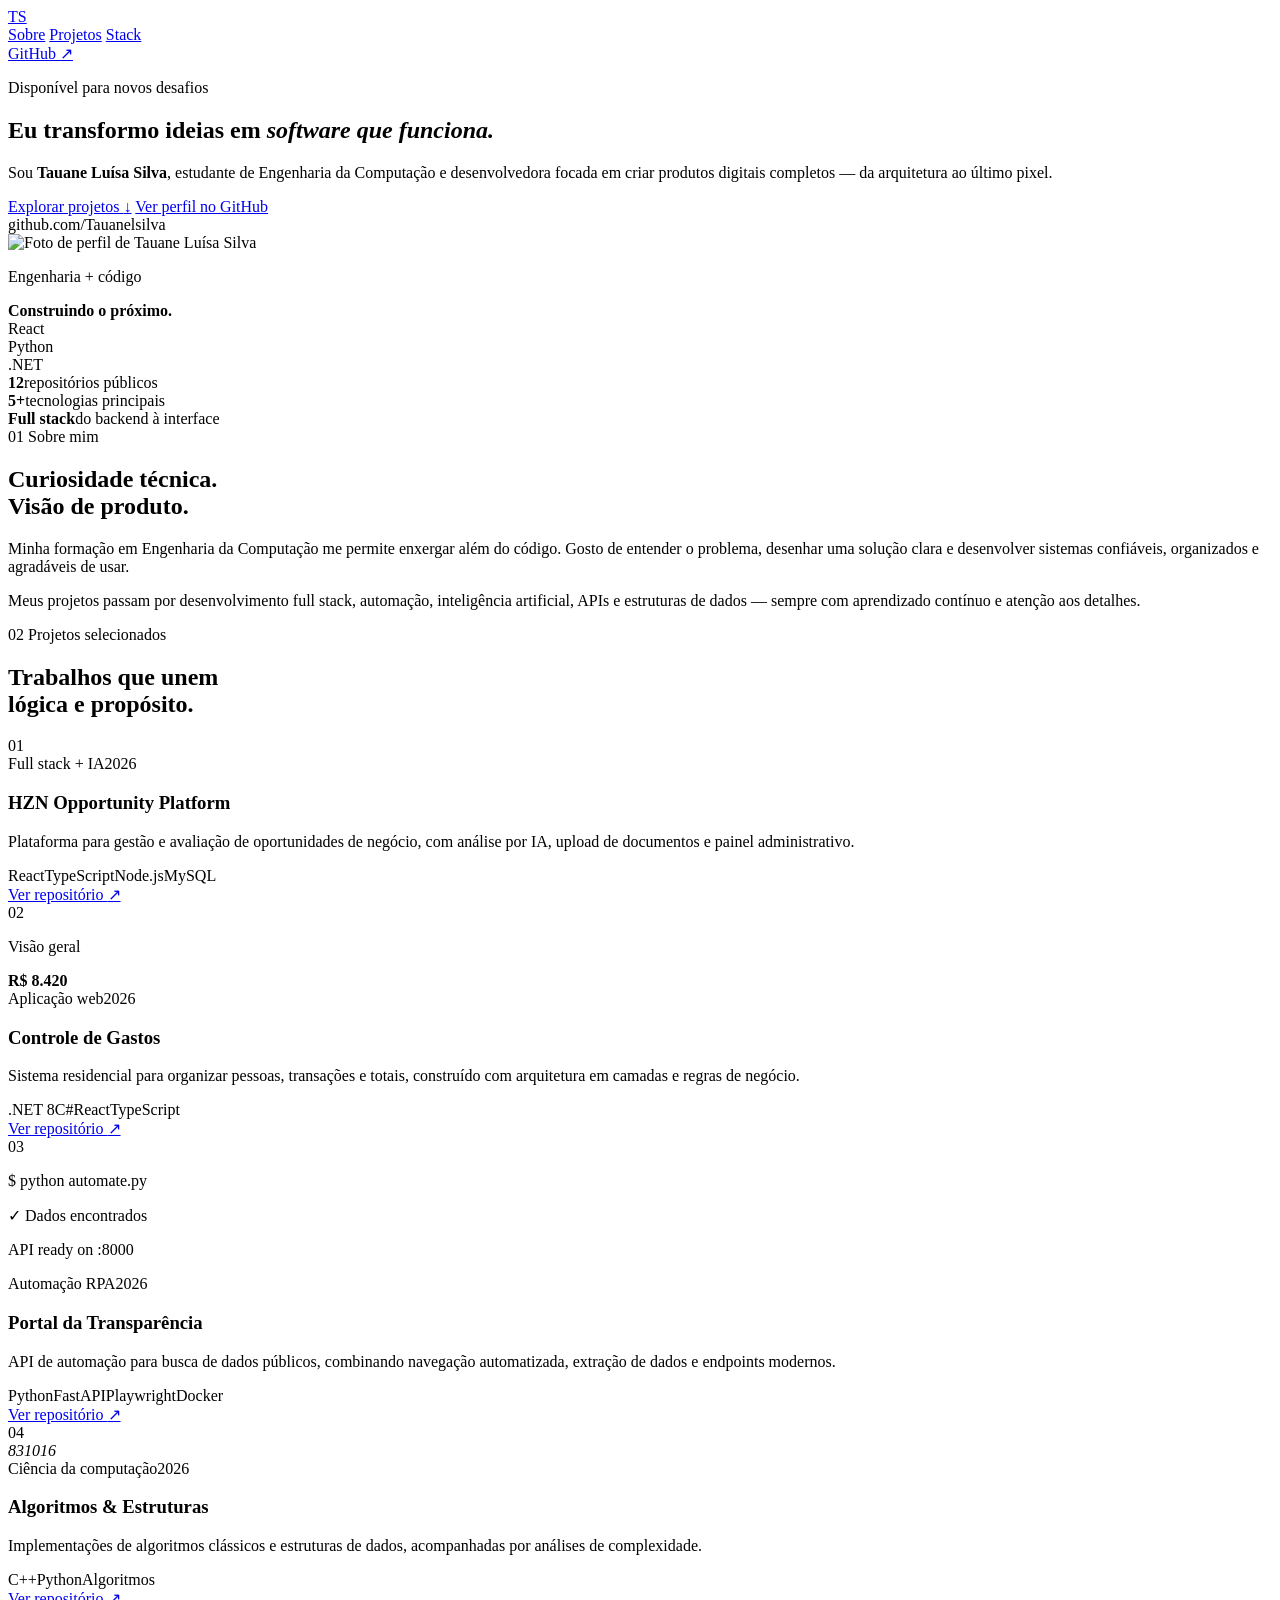
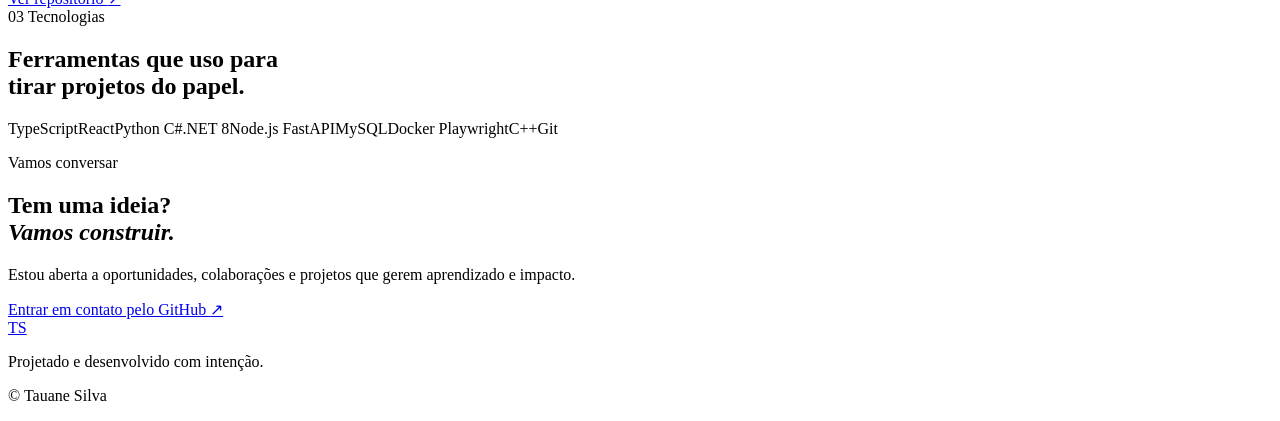
==== index.html @ eccfa326 "Publica portfólio profissional" ====
<!doctype html>
<html lang="pt-BR">
  <head>
    <meta charset="UTF-8" />
    <meta name="viewport" content="width=device-width, initial-scale=1.0" />
    <meta
      name="description"
      content="Portfólio de Tauane Luísa Silva, estudante de Engenharia da Computação e desenvolvedora full stack."
    />
    <meta name="theme-color" content="#080b12" />
    <title>Tauane Silva | Engenharia & Software</title>
    <link rel="preconnect" href="https://fonts.googleapis.com" />
    <link rel="preconnect" href="https://fonts.gstatic.com" crossorigin />
    <link
      href="https://fonts.googleapis.com/css2?family=DM+Mono:wght@400;500&family=Manrope:wght@400;500;600;700;800&display=swap"
      rel="stylesheet"
    />
    <link rel="stylesheet" href="./styles.css" />
    <script src="./script.js" defer></script>
  </head>
  <body>
    <div class="noise" aria-hidden="true"></div>
    <header class="site-header">
      <a class="logo" href="#inicio" aria-label="Voltar ao início">
        <span>TS</span><i></i>
      </a>
      <nav aria-label="Navegação principal">
        <a href="#sobre">Sobre</a>
        <a href="#projetos">Projetos</a>
        <a href="#habilidades">Stack</a>
      </nav>
      <a class="header-cta" href="https://github.com/Tauanelsilva" target="_blank" rel="noreferrer">
        GitHub
        <span aria-hidden="true">↗</span>
      </a>
    </header>

    <main>
      <section class="hero" id="inicio">
        <div class="hero-glow" aria-hidden="true"></div>
        <div class="hero-copy reveal">
          <p class="eyebrow"><span></span> Disponível para novos desafios</p>
          <h1>
            Eu transformo ideias em
            <em>software que funciona.</em>
          </h1>
          <p class="hero-text">
            Sou <strong>Tauane Luísa Silva</strong>, estudante de Engenharia da
            Computação e desenvolvedora focada em criar produtos digitais
            completos — da arquitetura ao último pixel.
          </p>
          <div class="hero-actions">
            <a class="button primary" href="#projetos">Explorar projetos <span>↓</span></a>
            <a class="button ghost" href="https://github.com/Tauanelsilva" target="_blank" rel="noreferrer">
              Ver perfil no GitHub
            </a>
          </div>
        </div>

        <div class="hero-visual reveal">
          <div class="orbit orbit-one"></div>
          <div class="orbit orbit-two"></div>
          <div class="profile-card">
            <div class="profile-top">
              <span class="status-dot"></span>
              <span>github.com/Tauanelsilva</span>
            </div>
            <img
              src="https://avatars.githubusercontent.com/u/166246403?v=4"
              alt="Foto de perfil de Tauane Luísa Silva"
            />
            <div class="profile-info">
              <p>Engenharia + código</p>
              <strong>Construindo o próximo.</strong>
            </div>
          </div>
          <div class="floating-tag tag-react">React</div>
          <div class="floating-tag tag-python">Python</div>
          <div class="floating-tag tag-dotnet">.NET</div>
        </div>

        <div class="hero-stats reveal">
          <div><strong>12</strong><span>repositórios públicos</span></div>
          <div><strong>5+</strong><span>tecnologias principais</span></div>
          <div><strong>Full stack</strong><span>do backend à interface</span></div>
        </div>
      </section>

      <section class="about section" id="sobre">
        <div class="section-label reveal"><span>01</span> Sobre mim</div>
        <div class="about-grid">
          <h2 class="reveal">Curiosidade técnica.<br />Visão de produto.</h2>
          <div class="about-copy reveal">
            <p>
              Minha formação em Engenharia da Computação me permite enxergar além
              do código. Gosto de entender o problema, desenhar uma solução clara
              e desenvolver sistemas confiáveis, organizados e agradáveis de usar.
            </p>
            <p>
              Meus projetos passam por desenvolvimento full stack, automação,
              inteligência artificial, APIs e estruturas de dados — sempre com
              aprendizado contínuo e atenção aos detalhes.
            </p>
          </div>
        </div>
      </section>

      <section class="projects section" id="projetos">
        <div class="section-heading reveal">
          <div class="section-label"><span>02</span> Projetos selecionados</div>
          <h2>Trabalhos que unem<br />lógica e propósito.</h2>
        </div>

        <div class="project-grid">
          <article class="project featured reveal">
            <div class="project-number">01</div>
            <div class="project-art art-hzn" aria-hidden="true">
              <div class="mini-window">
                <div class="window-bar"><i></i><i></i><i></i></div>
                <div class="dashboard">
                  <div class="dash-side"></div>
                  <div class="dash-content">
                    <span></span><span></span><span></span>
                    <div class="dash-chart"></div>
                  </div>
                </div>
              </div>
            </div>
            <div class="project-content">
              <div class="project-meta">
                <span>Full stack + IA</span><span>2026</span>
              </div>
              <h3>HZN Opportunity Platform</h3>
              <p>
                Plataforma para gestão e avaliação de oportunidades de negócio,
                com análise por IA, upload de documentos e painel administrativo.
              </p>
              <div class="tags"><span>React</span><span>TypeScript</span><span>Node.js</span><span>MySQL</span></div>
              <a href="https://github.com/Tauanelsilva/hzn-opportunity-platform" target="_blank" rel="noreferrer">
                Ver repositório <span>↗</span>
              </a>
            </div>
          </article>

          <article class="project reveal">
            <div class="project-number">02</div>
            <div class="project-art art-finance" aria-hidden="true">
              <div class="finance-card">
                <p>Visão geral</p><strong>R$ 8.420</strong>
                <div class="bars"><i></i><i></i><i></i><i></i><i></i><i></i></div>
              </div>
            </div>
            <div class="project-content">
              <div class="project-meta"><span>Aplicação web</span><span>2026</span></div>
              <h3>Controle de Gastos</h3>
              <p>
                Sistema residencial para organizar pessoas, transações e totais,
                construído com arquitetura em camadas e regras de negócio.
              </p>
              <div class="tags"><span>.NET 8</span><span>C#</span><span>React</span><span>TypeScript</span></div>
              <a href="https://github.com/Tauanelsilva/Desafio-tecnico-controle-de-gastos" target="_blank" rel="noreferrer">
                Ver repositório <span>↗</span>
              </a>
            </div>
          </article>

          <article class="project reveal">
            <div class="project-number">03</div>
            <div class="project-art art-rpa" aria-hidden="true">
              <div class="terminal-card">
                <div><i></i><i></i><i></i></div>
                <p><span>$</span> python automate.py</p>
                <p class="success">✓ Dados encontrados</p>
                <p class="muted">API ready on :8000</p>
              </div>
            </div>
            <div class="project-content">
              <div class="project-meta"><span>Automação RPA</span><span>2026</span></div>
              <h3>Portal da Transparência</h3>
              <p>
                API de automação para busca de dados públicos, combinando
                navegação automatizada, extração de dados e endpoints modernos.
              </p>
              <div class="tags"><span>Python</span><span>FastAPI</span><span>Playwright</span><span>Docker</span></div>
              <a href="https://github.com/Tauanelsilva/desafio-01" target="_blank" rel="noreferrer">
                Ver repositório <span>↗</span>
              </a>
            </div>
          </article>

          <article class="project reveal">
            <div class="project-number">04</div>
            <div class="project-art art-algorithms" aria-hidden="true">
              <div class="nodes">
                <i>8</i><i>3</i><i>10</i><i>1</i><i>6</i>
              </div>
            </div>
            <div class="project-content">
              <div class="project-meta"><span>Ciência da computação</span><span>2026</span></div>
              <h3>Algoritmos & Estruturas</h3>
              <p>
                Implementações de algoritmos clássicos e estruturas de dados,
                acompanhadas por análises de complexidade.
              </p>
              <div class="tags"><span>C++</span><span>Python</span><span>Algoritmos</span></div>
              <a href="https://github.com/Tauanelsilva/algorithms-and-data-structures" target="_blank" rel="noreferrer">
                Ver repositório <span>↗</span>
              </a>
            </div>
          </article>
        </div>
      </section>

      <section class="skills section" id="habilidades">
        <div class="section-label reveal"><span>03</span> Tecnologias</div>
        <div class="skills-wrap reveal">
          <h2>Ferramentas que uso para<br />tirar projetos do papel.</h2>
          <div class="skill-cloud">
            <span>TypeScript</span><span>React</span><span>Python</span>
            <span>C#</span><span>.NET 8</span><span>Node.js</span>
            <span>FastAPI</span><span>MySQL</span><span>Docker</span>
            <span>Playwright</span><span>C++</span><span>Git</span>
          </div>
        </div>
      </section>

      <section class="contact section reveal">
        <p class="eyebrow"><span></span> Vamos conversar</p>
        <h2>Tem uma ideia?<br /><em>Vamos construir.</em></h2>
        <p>
          Estou aberta a oportunidades, colaborações e projetos que gerem
          aprendizado e impacto.
        </p>
        <a class="button primary" href="https://github.com/Tauanelsilva" target="_blank" rel="noreferrer">
          Entrar em contato pelo GitHub <span>↗</span>
        </a>
      </section>
    </main>

    <footer>
      <a class="logo" href="#inicio"><span>TS</span><i></i></a>
      <p>Projetado e desenvolvido com intenção.</p>
      <p>© <span id="year"></span> Tauane Silva</p>
    </footer>
  </body>
</html>
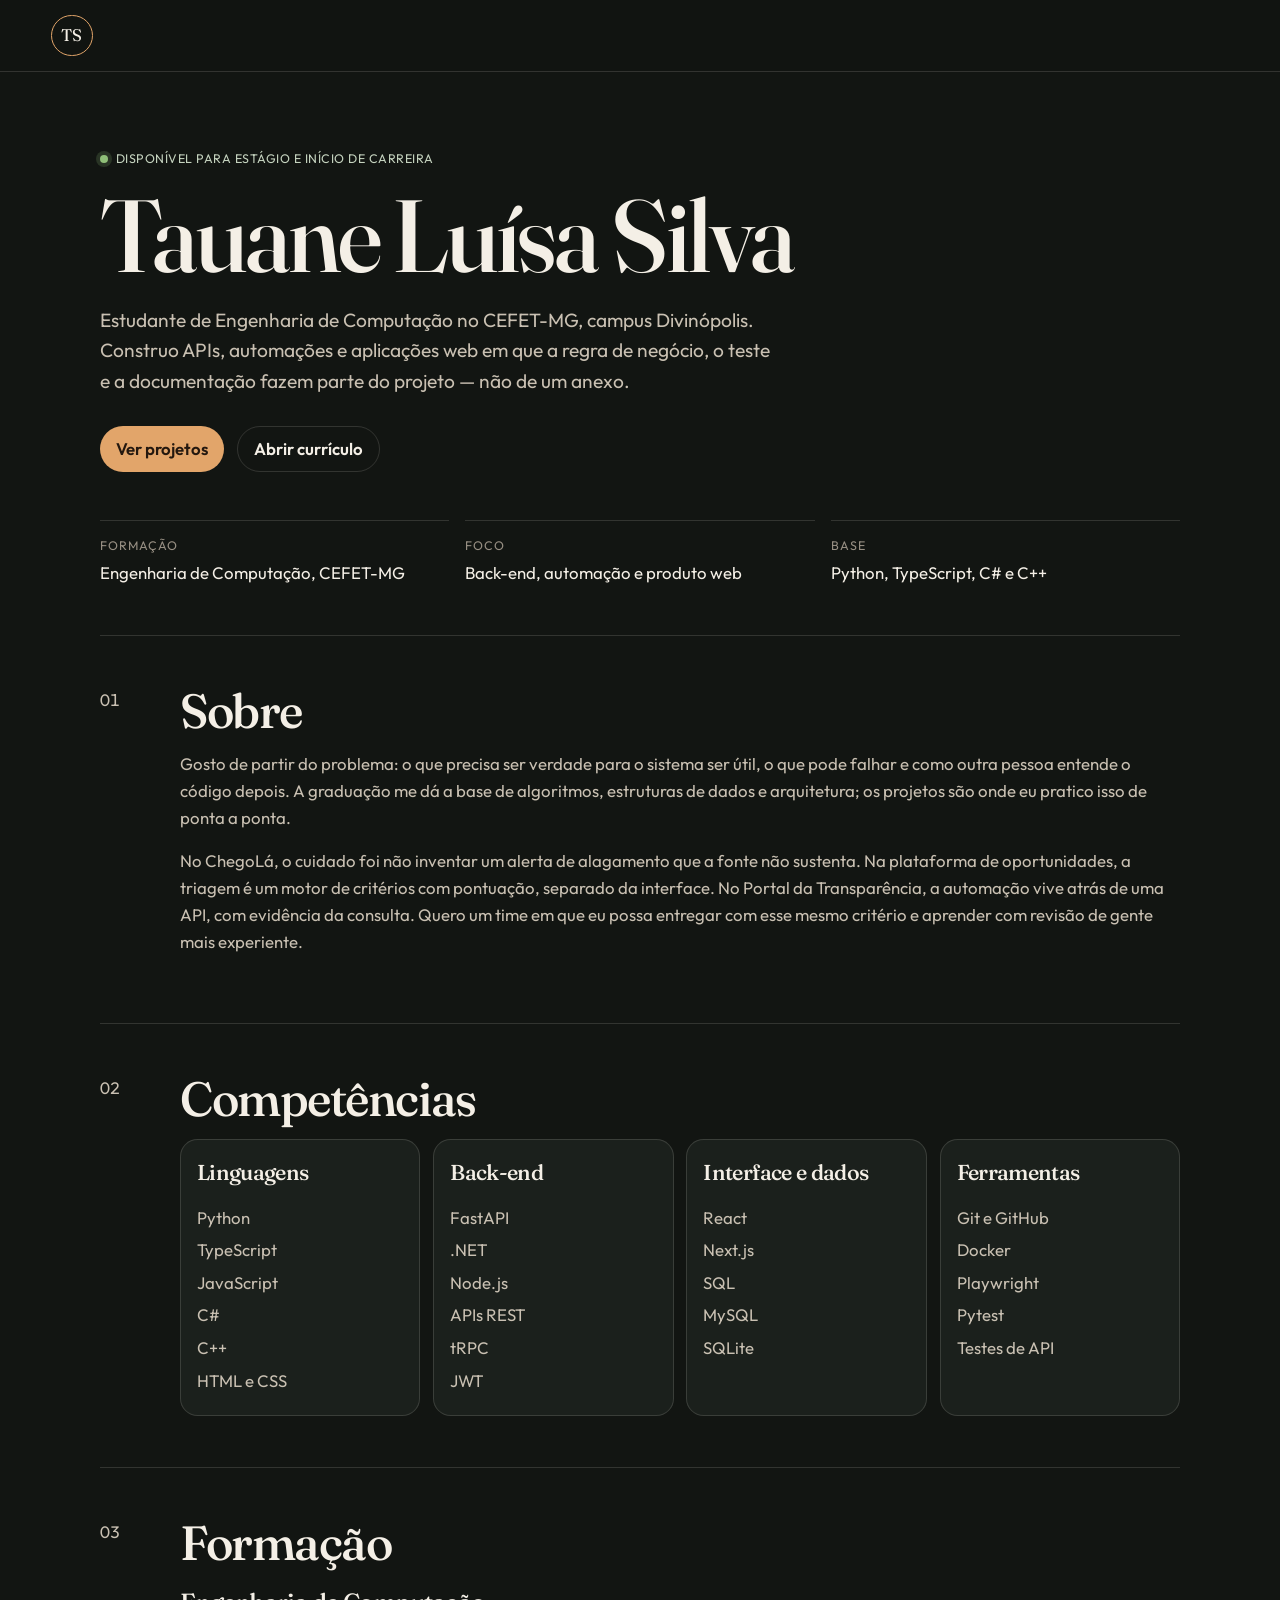
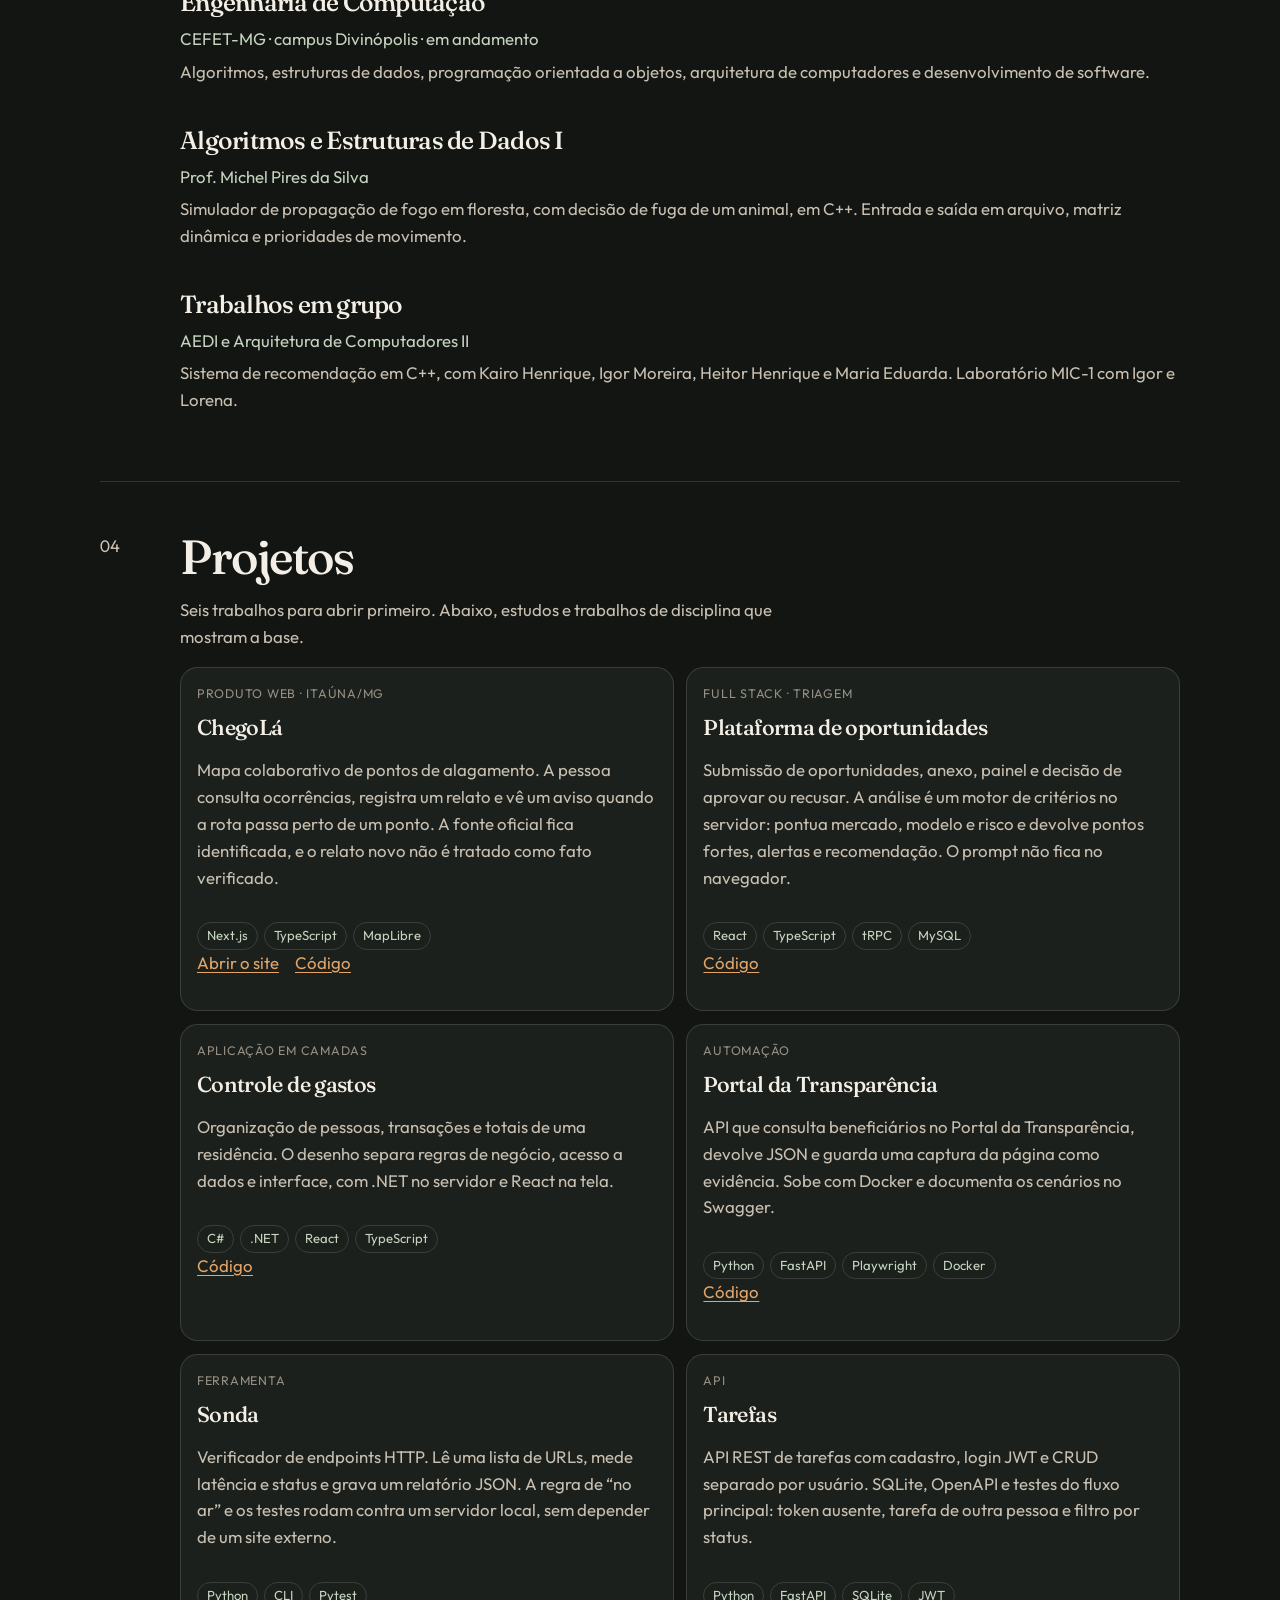
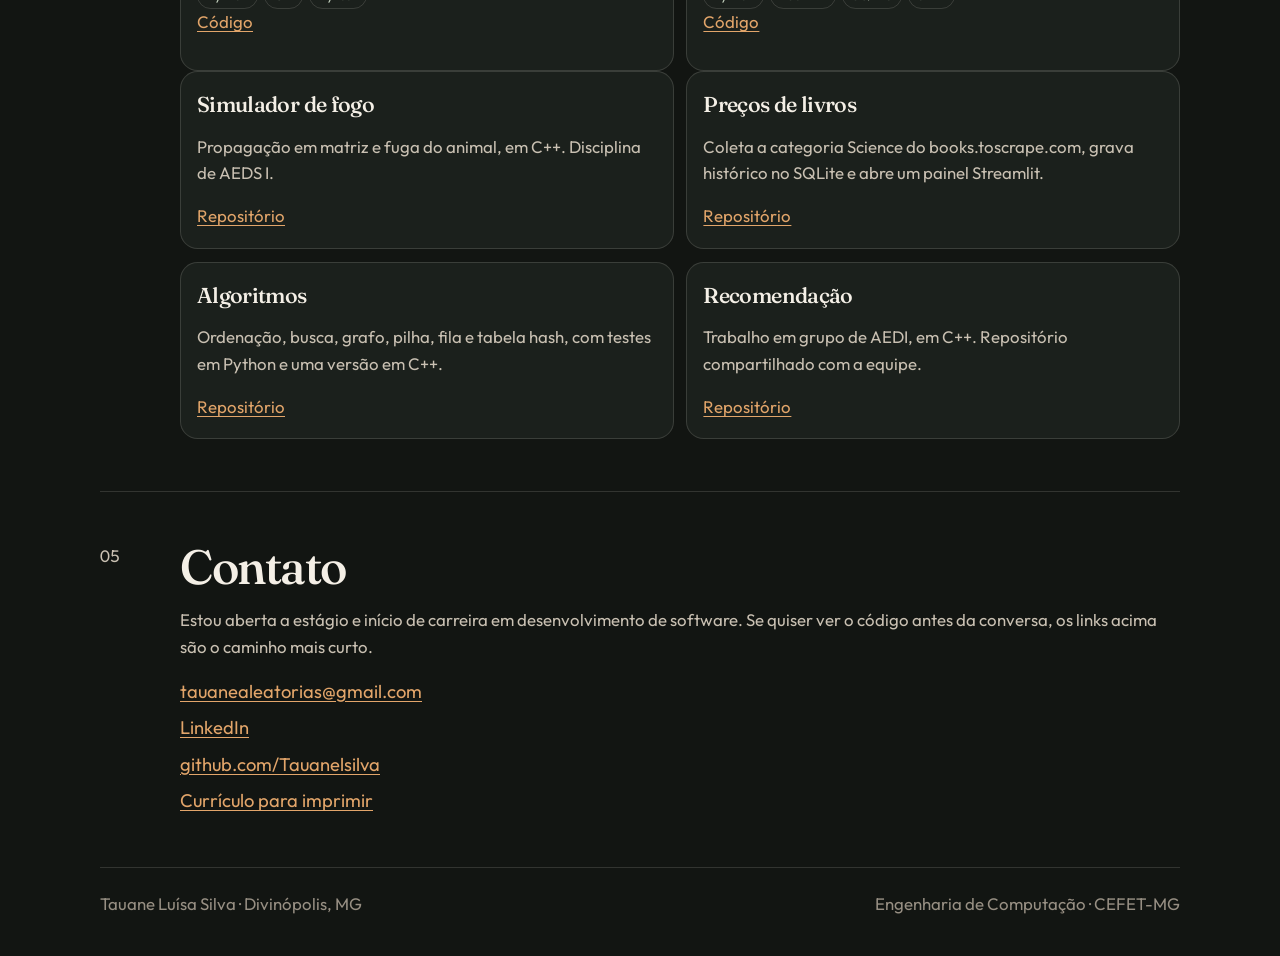
==== commit 96833fa2: "Reescreve o portfólio e o currículo para a busca de estágio. Co-authored-by: Cursor <cursoragent@cur" ====
--- a/index.html
+++ b/index.html
@@ -1,246 +1,390 @@
-<!doctype html>
+<!DOCTYPE html>
 <html lang="pt-BR">
   <head>
-    <meta charset="UTF-8" />
-    <meta name="viewport" content="width=device-width, initial-scale=1.0" />
+    <meta charset="utf-8" />
+    <meta name="viewport" content="width=device-width, initial-scale=1" />
+    <title>Tauane Luísa Silva · Engenharia de Computação</title>
     <meta
       name="description"
-      content="Portfólio de Tauane Luísa Silva, estudante de Engenharia da Computação e desenvolvedora full stack."
+      content="Portfólio de Tauane Luísa Silva, estudante de Engenharia de Computação no CEFET-MG. APIs, automação e aplicações web."
     />
-    <meta name="theme-color" content="#080b12" />
-    <title>Tauane Silva | Engenharia & Software</title>
+    <link rel="canonical" href="https://tauanelsilva.github.io/" />
+    <meta property="og:title" content="Tauane Luísa Silva · Portfólio" />
+    <meta
+      property="og:description"
+      content="Estudante de Engenharia de Computação. APIs, automação e produtos web com Python, TypeScript, C# e C++."
+    />
+    <meta property="og:type" content="website" />
+    <meta property="og:url" content="https://tauanelsilva.github.io/" />
+    <link rel="icon" href="favicon.svg" type="image/svg+xml" />
     <link rel="preconnect" href="https://fonts.googleapis.com" />
     <link rel="preconnect" href="https://fonts.gstatic.com" crossorigin />
     <link
-      href="https://fonts.googleapis.com/css2?family=DM+Mono:wght@400;500&family=Manrope:wght@400;500;600;700;800&display=swap"
+      href="https://fonts.googleapis.com/css2?family=Fraunces:opsz,wght@9..144,520;9..144,640&family=Outfit:wght@400;500;600&display=swap"
       rel="stylesheet"
     />
-    <link rel="stylesheet" href="./styles.css" />
-    <script src="./script.js" defer></script>
+    <link rel="stylesheet" href="styles.css" />
+    <script type="application/ld+json">
+      {
+        "@context": "https://schema.org",
+        "@type": "Person",
+        "name": "Tauane Luísa Silva",
+        "url": "https://tauanelsilva.github.io/",
+        "email": "mailto:tauanealeatorias@gmail.com",
+        "jobTitle": "Estudante de Engenharia de Computação",
+        "affiliation": {
+          "@type": "CollegeOrUniversity",
+          "name": "CEFET-MG",
+          "address": "Divinópolis, MG"
+        },
+        "sameAs": [
+          "https://github.com/Tauanelsilva",
+          "https://www.linkedin.com/in/tauane-silva-62ba85339/"
+        ]
+      }
+    </script>
   </head>
   <body>
-    <div class="noise" aria-hidden="true"></div>
+    <a class="skip" href="#conteudo">Ir para o conteúdo</a>
     <header class="site-header">
-      <a class="logo" href="#inicio" aria-label="Voltar ao início">
-        <span>TS</span><i></i>
-      </a>
-      <nav aria-label="Navegação principal">
+      <a class="mark" href="#topo">TS</a>
+      <details class="site-nav">
+        <summary>Menu</summary>
+        <nav id="menu" class="nav">
         <a href="#sobre">Sobre</a>
+        <a href="#competencias">Competências</a>
+        <a href="#formacao">Formação</a>
         <a href="#projetos">Projetos</a>
-        <a href="#habilidades">Stack</a>
+        <a href="#contato">Contato</a>
+        <a class="nav-cv" href="curriculo.html">Currículo</a>
       </nav>
-      <a class="header-cta" href="https://github.com/Tauanelsilva" target="_blank" rel="noreferrer">
-        GitHub
-        <span aria-hidden="true">↗</span>
-      </a>
+      </details>
     </header>
 
-    <main>
-      <section class="hero" id="inicio">
-        <div class="hero-glow" aria-hidden="true"></div>
-        <div class="hero-copy reveal">
-          <p class="eyebrow"><span></span> Disponível para novos desafios</p>
-          <h1>
-            Eu transformo ideias em
-            <em>software que funciona.</em>
-          </h1>
-          <p class="hero-text">
-            Sou <strong>Tauane Luísa Silva</strong>, estudante de Engenharia da
-            Computação e desenvolvedora focada em criar produtos digitais
-            completos — da arquitetura ao último pixel.
+    <main id="conteudo">
+      <section class="hero" id="topo">
+        <p class="pill">Disponível para estágio e início de carreira</p>
+        <h1>Tauane Luísa Silva</h1>
+        <p class="lede">
+          Estudante de Engenharia de Computação no CEFET-MG, campus Divinópolis.
+          Construo APIs, automações e aplicações web em que a regra de negócio,
+          o teste e a documentação fazem parte do projeto — não de um anexo.
+        </p>
+        <div class="hero-actions">
+          <a class="button" href="#projetos">Ver projetos</a>
+          <a class="button button-ghost" href="curriculo.html">Abrir currículo</a>
+        </div>
+        <dl class="facts">
+          <div>
+            <dt>Formação</dt>
+            <dd>Engenharia de Computação, CEFET-MG</dd>
+          </div>
+          <div>
+            <dt>Foco</dt>
+            <dd>Back-end, automação e produto web</dd>
+          </div>
+          <div>
+            <dt>Base</dt>
+            <dd>Python, TypeScript, C# e C++</dd>
+          </div>
+        </dl>
+      </section>
+
+      <section id="sobre" class="section">
+        <p class="index">01</p>
+        <div>
+          <h2>Sobre</h2>
+          <p>
+            Gosto de partir do problema: o que precisa ser verdade para o
+            sistema ser útil, o que pode falhar e como outra pessoa entende o
+            código depois. A graduação me dá a base de algoritmos, estruturas
+            de dados e arquitetura; os projetos são onde eu pratico isso de
+            ponta a ponta.
           </p>
-          <div class="hero-actions">
-            <a class="button primary" href="#projetos">Explorar projetos <span>↓</span></a>
-            <a class="button ghost" href="https://github.com/Tauanelsilva" target="_blank" rel="noreferrer">
-              Ver perfil no GitHub
-            </a>
-          </div>
-        </div>
-
-        <div class="hero-visual reveal">
-          <div class="orbit orbit-one"></div>
-          <div class="orbit orbit-two"></div>
-          <div class="profile-card">
-            <div class="profile-top">
-              <span class="status-dot"></span>
-              <span>github.com/Tauanelsilva</span>
-            </div>
-            <img
-              src="https://avatars.githubusercontent.com/u/166246403?v=4"
-              alt="Foto de perfil de Tauane Luísa Silva"
-            />
-            <div class="profile-info">
-              <p>Engenharia + código</p>
-              <strong>Construindo o próximo.</strong>
-            </div>
-          </div>
-          <div class="floating-tag tag-react">React</div>
-          <div class="floating-tag tag-python">Python</div>
-          <div class="floating-tag tag-dotnet">.NET</div>
-        </div>
-
-        <div class="hero-stats reveal">
-          <div><strong>12</strong><span>repositórios públicos</span></div>
-          <div><strong>5+</strong><span>tecnologias principais</span></div>
-          <div><strong>Full stack</strong><span>do backend à interface</span></div>
-        </div>
-      </section>
-
-      <section class="about section" id="sobre">
-        <div class="section-label reveal"><span>01</span> Sobre mim</div>
-        <div class="about-grid">
-          <h2 class="reveal">Curiosidade técnica.<br />Visão de produto.</h2>
-          <div class="about-copy reveal">
-            <p>
-              Minha formação em Engenharia da Computação me permite enxergar além
-              do código. Gosto de entender o problema, desenhar uma solução clara
-              e desenvolver sistemas confiáveis, organizados e agradáveis de usar.
-            </p>
-            <p>
-              Meus projetos passam por desenvolvimento full stack, automação,
-              inteligência artificial, APIs e estruturas de dados — sempre com
-              aprendizado contínuo e atenção aos detalhes.
-            </p>
-          </div>
-        </div>
-      </section>
-
-      <section class="projects section" id="projetos">
-        <div class="section-heading reveal">
-          <div class="section-label"><span>02</span> Projetos selecionados</div>
-          <h2>Trabalhos que unem<br />lógica e propósito.</h2>
-        </div>
-
-        <div class="project-grid">
-          <article class="project featured reveal">
-            <div class="project-number">01</div>
-            <div class="project-art art-hzn" aria-hidden="true">
-              <div class="mini-window">
-                <div class="window-bar"><i></i><i></i><i></i></div>
-                <div class="dashboard">
-                  <div class="dash-side"></div>
-                  <div class="dash-content">
-                    <span></span><span></span><span></span>
-                    <div class="dash-chart"></div>
-                  </div>
-                </div>
-              </div>
-            </div>
-            <div class="project-content">
-              <div class="project-meta">
-                <span>Full stack + IA</span><span>2026</span>
-              </div>
-              <h3>HZN Opportunity Platform</h3>
-              <p>
-                Plataforma para gestão e avaliação de oportunidades de negócio,
-                com análise por IA, upload de documentos e painel administrativo.
-              </p>
-              <div class="tags"><span>React</span><span>TypeScript</span><span>Node.js</span><span>MySQL</span></div>
-              <a href="https://github.com/Tauanelsilva/hzn-opportunity-platform" target="_blank" rel="noreferrer">
-                Ver repositório <span>↗</span>
-              </a>
-            </div>
-          </article>
-
-          <article class="project reveal">
-            <div class="project-number">02</div>
-            <div class="project-art art-finance" aria-hidden="true">
-              <div class="finance-card">
-                <p>Visão geral</p><strong>R$ 8.420</strong>
-                <div class="bars"><i></i><i></i><i></i><i></i><i></i><i></i></div>
-              </div>
-            </div>
-            <div class="project-content">
-              <div class="project-meta"><span>Aplicação web</span><span>2026</span></div>
-              <h3>Controle de Gastos</h3>
-              <p>
-                Sistema residencial para organizar pessoas, transações e totais,
-                construído com arquitetura em camadas e regras de negócio.
-              </p>
-              <div class="tags"><span>.NET 8</span><span>C#</span><span>React</span><span>TypeScript</span></div>
-              <a href="https://github.com/Tauanelsilva/Desafio-tecnico-controle-de-gastos" target="_blank" rel="noreferrer">
-                Ver repositório <span>↗</span>
-              </a>
-            </div>
-          </article>
-
-          <article class="project reveal">
-            <div class="project-number">03</div>
-            <div class="project-art art-rpa" aria-hidden="true">
-              <div class="terminal-card">
-                <div><i></i><i></i><i></i></div>
-                <p><span>$</span> python automate.py</p>
-                <p class="success">✓ Dados encontrados</p>
-                <p class="muted">API ready on :8000</p>
-              </div>
-            </div>
-            <div class="project-content">
-              <div class="project-meta"><span>Automação RPA</span><span>2026</span></div>
+          <p>
+            No ChegoLá, o cuidado foi não inventar um alerta de alagamento que
+            a fonte não sustenta. Na plataforma de oportunidades, a triagem é
+            um motor de critérios com pontuação, separado da interface. No
+            Portal da Transparência, a automação vive atrás de uma API, com
+            evidência da consulta. Quero um time em que eu possa entregar com
+            esse mesmo critério e aprender com revisão de gente mais experiente.
+          </p>
+        </div>
+      </section>
+
+      <section id="competencias" class="section">
+        <p class="index">02</p>
+        <div>
+          <h2>Competências</h2>
+          <div class="groups">
+            <article>
+              <h3>Linguagens</h3>
+              <ul>
+                <li>Python</li>
+                <li>TypeScript</li>
+                <li>JavaScript</li>
+                <li>C#</li>
+                <li>C++</li>
+                <li>HTML e CSS</li>
+              </ul>
+            </article>
+            <article>
+              <h3>Back-end</h3>
+              <ul>
+                <li>FastAPI</li>
+                <li>.NET</li>
+                <li>Node.js</li>
+                <li>APIs REST</li>
+                <li>tRPC</li>
+                <li>JWT</li>
+              </ul>
+            </article>
+            <article>
+              <h3>Interface e dados</h3>
+              <ul>
+                <li>React</li>
+                <li>Next.js</li>
+                <li>SQL</li>
+                <li>MySQL</li>
+                <li>SQLite</li>
+              </ul>
+            </article>
+            <article>
+              <h3>Ferramentas</h3>
+              <ul>
+                <li>Git e GitHub</li>
+                <li>Docker</li>
+                <li>Playwright</li>
+                <li>Pytest</li>
+                <li>Testes de API</li>
+              </ul>
+            </article>
+          </div>
+        </div>
+      </section>
+
+      <section id="formacao" class="section">
+        <p class="index">03</p>
+        <div>
+          <h2>Formação</h2>
+          <ol class="timeline">
+            <li>
+              <h3>Engenharia de Computação</h3>
+              <p class="where">CEFET-MG · campus Divinópolis · em andamento</p>
+              <p>
+                Algoritmos, estruturas de dados, programação orientada a
+                objetos, arquitetura de computadores e desenvolvimento de software.
+              </p>
+            </li>
+            <li>
+              <h3>Algoritmos e Estruturas de Dados I</h3>
+              <p class="where">Prof. Michel Pires da Silva</p>
+              <p>
+                Simulador de propagação de fogo em floresta, com decisão de
+                fuga de um animal, em C++. Entrada e saída em arquivo, matriz
+                dinâmica e prioridades de movimento.
+              </p>
+            </li>
+            <li>
+              <h3>Trabalhos em grupo</h3>
+              <p class="where">AEDI e Arquitetura de Computadores II</p>
+              <p>
+                Sistema de recomendação em C++, com Kairo Henrique, Igor Moreira,
+                Heitor Henrique e Maria Eduarda. Laboratório MIC-1 com Igor e Lorena.
+              </p>
+            </li>
+          </ol>
+        </div>
+      </section>
+
+      <section id="projetos" class="section">
+        <p class="index">04</p>
+        <div>
+          <h2>Projetos</h2>
+          <p class="section-lead">
+            Seis trabalhos para abrir primeiro. Abaixo, estudos e trabalhos de
+            disciplina que mostram a base.
+          </p>
+          <div class="projects">
+            <article class="project">
+              <p class="kicker">Produto web · Itaúna/MG</p>
+              <h3>ChegoLá</h3>
+              <p>
+                Mapa colaborativo de pontos de alagamento. A pessoa consulta
+                ocorrências, registra um relato e vê um aviso quando a rota
+                passa perto de um ponto. A fonte oficial fica identificada, e
+                o relato novo não é tratado como fato verificado.
+              </p>
+              <ul class="tags">
+                <li>Next.js</li>
+                <li>TypeScript</li>
+                <li>MapLibre</li>
+              </ul>
+              <p class="links">
+                <a href="https://chego-la.vercel.app">Abrir o site</a>
+                <a href="https://github.com/Tauanelsilva/ChegoLa">Código</a>
+              </p>
+            </article>
+
+            <article class="project">
+              <p class="kicker">Full stack · triagem</p>
+              <h3>Plataforma de oportunidades</h3>
+              <p>
+                Submissão de oportunidades, anexo, painel e decisão de aprovar
+                ou recusar. A análise é um motor de critérios no servidor:
+                pontua mercado, modelo e risco e devolve pontos fortes,
+                alertas e recomendação. O prompt não fica no navegador.
+              </p>
+              <ul class="tags">
+                <li>React</li>
+                <li>TypeScript</li>
+                <li>tRPC</li>
+                <li>MySQL</li>
+              </ul>
+              <p class="links">
+                <a href="https://github.com/Tauanelsilva/hzn-opportunity-platform">Código</a>
+              </p>
+            </article>
+
+            <article class="project">
+              <p class="kicker">Aplicação em camadas</p>
+              <h3>Controle de gastos</h3>
+              <p>
+                Organização de pessoas, transações e totais de uma residência.
+                O desenho separa regras de negócio, acesso a dados e interface,
+                com .NET no servidor e React na tela.
+              </p>
+              <ul class="tags">
+                <li>C#</li>
+                <li>.NET</li>
+                <li>React</li>
+                <li>TypeScript</li>
+              </ul>
+              <p class="links">
+                <a href="https://github.com/Tauanelsilva/Desafio-tecnico-controle-de-gastos">Código</a>
+              </p>
+            </article>
+
+            <article class="project">
+              <p class="kicker">Automação</p>
               <h3>Portal da Transparência</h3>
               <p>
-                API de automação para busca de dados públicos, combinando
-                navegação automatizada, extração de dados e endpoints modernos.
-              </p>
-              <div class="tags"><span>Python</span><span>FastAPI</span><span>Playwright</span><span>Docker</span></div>
-              <a href="https://github.com/Tauanelsilva/desafio-01" target="_blank" rel="noreferrer">
-                Ver repositório <span>↗</span>
-              </a>
-            </div>
-          </article>
-
-          <article class="project reveal">
-            <div class="project-number">04</div>
-            <div class="project-art art-algorithms" aria-hidden="true">
-              <div class="nodes">
-                <i>8</i><i>3</i><i>10</i><i>1</i><i>6</i>
-              </div>
-            </div>
-            <div class="project-content">
-              <div class="project-meta"><span>Ciência da computação</span><span>2026</span></div>
-              <h3>Algoritmos & Estruturas</h3>
-              <p>
-                Implementações de algoritmos clássicos e estruturas de dados,
-                acompanhadas por análises de complexidade.
-              </p>
-              <div class="tags"><span>C++</span><span>Python</span><span>Algoritmos</span></div>
-              <a href="https://github.com/Tauanelsilva/algorithms-and-data-structures" target="_blank" rel="noreferrer">
-                Ver repositório <span>↗</span>
-              </a>
-            </div>
-          </article>
-        </div>
-      </section>
-
-      <section class="skills section" id="habilidades">
-        <div class="section-label reveal"><span>03</span> Tecnologias</div>
-        <div class="skills-wrap reveal">
-          <h2>Ferramentas que uso para<br />tirar projetos do papel.</h2>
-          <div class="skill-cloud">
-            <span>TypeScript</span><span>React</span><span>Python</span>
-            <span>C#</span><span>.NET 8</span><span>Node.js</span>
-            <span>FastAPI</span><span>MySQL</span><span>Docker</span>
-            <span>Playwright</span><span>C++</span><span>Git</span>
-          </div>
-        </div>
-      </section>
-
-      <section class="contact section reveal">
-        <p class="eyebrow"><span></span> Vamos conversar</p>
-        <h2>Tem uma ideia?<br /><em>Vamos construir.</em></h2>
-        <p>
-          Estou aberta a oportunidades, colaborações e projetos que gerem
-          aprendizado e impacto.
-        </p>
-        <a class="button primary" href="https://github.com/Tauanelsilva" target="_blank" rel="noreferrer">
-          Entrar em contato pelo GitHub <span>↗</span>
-        </a>
+                API que consulta beneficiários no Portal da Transparência,
+                devolve JSON e guarda uma captura da página como evidência.
+                Sobe com Docker e documenta os cenários no Swagger.
+              </p>
+              <ul class="tags">
+                <li>Python</li>
+                <li>FastAPI</li>
+                <li>Playwright</li>
+                <li>Docker</li>
+              </ul>
+              <p class="links">
+                <a href="https://github.com/Tauanelsilva/desafio-01">Código</a>
+              </p>
+            </article>
+
+            <article class="project">
+              <p class="kicker">Ferramenta</p>
+              <h3>Sonda</h3>
+              <p>
+                Verificador de endpoints HTTP. Lê uma lista de URLs, mede
+                latência e status e grava um relatório JSON. A regra de “no ar”
+                e os testes rodam contra um servidor local, sem depender de um
+                site externo.
+              </p>
+              <ul class="tags">
+                <li>Python</li>
+                <li>CLI</li>
+                <li>Pytest</li>
+              </ul>
+              <p class="links">
+                <a href="https://github.com/Tauanelsilva/sonda">Código</a>
+              </p>
+            </article>
+
+            <article class="project">
+              <p class="kicker">API</p>
+              <h3>Tarefas</h3>
+              <p>
+                API REST de tarefas com cadastro, login JWT e CRUD separado por
+                usuário. SQLite, OpenAPI e testes do fluxo principal: token
+                ausente, tarefa de outra pessoa e filtro por status.
+              </p>
+              <ul class="tags">
+                <li>Python</li>
+                <li>FastAPI</li>
+                <li>SQLite</li>
+                <li>JWT</li>
+              </ul>
+              <p class="links">
+                <a href="https://github.com/Tauanelsilva/task-manager-api">Código</a>
+              </p>
+            </article>
+          </div>
+
+          <div class="more">
+            <article>
+              <h3>Simulador de fogo</h3>
+              <p>Propagação em matriz e fuga do animal, em C++. Disciplina de AEDS I.</p>
+              <a href="https://github.com/Tauanelsilva/trabalho-aquecimento">Repositório</a>
+            </article>
+            <article>
+              <h3>Preços de livros</h3>
+              <p>
+                Coleta a categoria Science do books.toscrape.com, grava histórico
+                no SQLite e abre um painel Streamlit.
+              </p>
+              <a href="https://github.com/Tauanelsilva/ecommerce-price-tracker">Repositório</a>
+            </article>
+            <article>
+              <h3>Algoritmos</h3>
+              <p>
+                Ordenação, busca, grafo, pilha, fila e tabela hash, com testes
+                em Python e uma versão em C++.
+              </p>
+              <a href="https://github.com/Tauanelsilva/algorithms-and-data-structures">Repositório</a>
+            </article>
+            <article>
+              <h3>Recomendação</h3>
+              <p>
+                Trabalho em grupo de AEDI, em C++. Repositório compartilhado com
+                a equipe.
+              </p>
+              <a href="https://github.com/KairoHenrique/Sistema-de-recomendacao">Repositório</a>
+            </article>
+          </div>
+        </div>
+      </section>
+
+      <section id="contato" class="section contact">
+        <p class="index">05</p>
+        <div>
+          <h2>Contato</h2>
+          <p>
+            Estou aberta a estágio e início de carreira em desenvolvimento de
+            software. Se quiser ver o código antes da conversa, os links acima
+            são o caminho mais curto.
+          </p>
+          <ul class="contact-list">
+            <li>
+              <a href="mailto:tauanealeatorias@gmail.com">tauanealeatorias@gmail.com</a>
+            </li>
+            <li>
+              <a href="https://www.linkedin.com/in/tauane-silva-62ba85339/">LinkedIn</a>
+            </li>
+            <li>
+              <a href="https://github.com/Tauanelsilva">github.com/Tauanelsilva</a>
+            </li>
+            <li><a href="curriculo.html">Currículo para imprimir</a></li>
+          </ul>
+        </div>
       </section>
     </main>
 
-    <footer>
-      <a class="logo" href="#inicio"><span>TS</span><i></i></a>
-      <p>Projetado e desenvolvido com intenção.</p>
-      <p>© <span id="year"></span> Tauane Silva</p>
+    <footer class="site-footer">
+      <p>Tauane Luísa Silva · Divinópolis, MG</p>
+      <p>Engenharia de Computação · CEFET-MG</p>
     </footer>
   </body>
 </html>
--- a/styles.css
+++ b/styles.css
@@ -0,0 +1,363 @@
+:root {
+  --bg: #121512;
+  --bg-raise: #1b201c;
+  --line: rgba(244, 239, 230, 0.14);
+  --text: #f4efe6;
+  --muted: #c9c0b2;
+  --faint: #978f83;
+  --copper: #e2a56a;
+  --sage: #c5d3bf;
+  --serif: "Fraunces", Georgia, "Times New Roman", serif;
+  --sans: "Outfit", "Segoe UI", sans-serif;
+  --max: 1080px;
+  --header: 72px;
+}
+
+* { box-sizing: border-box; }
+
+html { scroll-behavior: smooth; }
+
+body {
+  margin: 0;
+  background:
+    radial-gradient(900px 420px at 90% -10%, rgba(226, 165, 106, 0.16), transparent 60%),
+    var(--bg);
+  color: var(--text);
+  font-family: var(--sans);
+  font-size: 1.05rem;
+  line-height: 1.6;
+}
+
+a { color: var(--copper); text-underline-offset: 0.18em; }
+
+a:hover { color: #f0c89a; }
+
+.skip {
+  position: absolute;
+  left: 1rem;
+  top: -4rem;
+  background: var(--text);
+  color: var(--bg);
+  padding: 0.5rem 0.8rem;
+  z-index: 20;
+}
+
+.skip:focus { top: 0.5rem; }
+
+.site-header {
+  position: sticky;
+  top: 0;
+  z-index: 10;
+  display: flex;
+  align-items: center;
+  justify-content: space-between;
+  flex-wrap: wrap;
+  gap: 0.7rem 1rem;
+  min-height: var(--header);
+  padding: 0.8rem 4vw;
+  background: rgba(18, 21, 18, 0.92);
+  border-bottom: 1px solid var(--line);
+  backdrop-filter: blur(14px);
+}
+
+.mark {
+  display: grid;
+  place-items: center;
+  width: 2.6rem;
+  height: 2.6rem;
+  border: 1px solid var(--copper);
+  border-radius: 999px;
+  color: var(--text);
+  text-decoration: none;
+  font-family: var(--serif);
+  letter-spacing: 0.04em;
+}
+
+.nav {
+  display: flex;
+  align-items: center;
+  justify-content: flex-end;
+  flex: 1 1 20rem;
+  flex-wrap: wrap;
+  min-width: 0;
+  gap: 0.55rem 0.85rem;
+}
+
+.nav a {
+  color: var(--muted);
+  text-decoration: none;
+  font-size: 0.92rem;
+}
+
+.nav a:hover,
+.nav a:focus-visible { color: var(--text); }
+
+.nav-cv {
+  border: 1px solid var(--line);
+  border-radius: 999px;
+  padding: 0.35rem 0.8rem;
+}
+
+.site-nav { display: contents; }
+
+.site-nav summary {
+  display: none;
+  list-style: none;
+  cursor: pointer;
+}
+
+.site-nav summary::-webkit-details-marker { display: none; }
+
+main { width: min(var(--max), calc(100% - 12vw)); margin: 0 auto; }
+
+.hero { padding: 4.5rem 0 3rem; }
+
+.pill {
+  display: inline-flex;
+  align-items: center;
+  gap: 0.5rem;
+  margin: 0 0 1.2rem;
+  color: var(--sage);
+  letter-spacing: 0.04em;
+  text-transform: uppercase;
+  font-size: 0.78rem;
+}
+
+.pill::before {
+  content: "";
+  width: 0.5rem;
+  height: 0.5rem;
+  border-radius: 50%;
+  background: #8fbf78;
+  box-shadow: 0 0 0 4px rgba(143, 191, 120, 0.18);
+}
+
+h1, h2, h3 { font-family: var(--serif); font-weight: 520; letter-spacing: -0.03em; }
+
+h1 {
+  margin: 0;
+  font-size: clamp(3.2rem, 8vw, 6.4rem);
+  line-height: 0.92;
+}
+
+.lede {
+  max-width: 42rem;
+  margin: 1.4rem 0 0;
+  color: var(--muted);
+  font-size: 1.2rem;
+}
+
+.hero-actions { display: flex; flex-wrap: wrap; gap: 0.8rem; margin-top: 1.8rem; }
+
+.button {
+  display: inline-flex;
+  align-items: center;
+  min-height: 2.8rem;
+  padding: 0.55rem 1rem;
+  border-radius: 999px;
+  background: var(--copper);
+  color: #24180f;
+  text-decoration: none;
+  font-weight: 600;
+}
+
+.button:hover { background: #f0c89a; color: #24180f; }
+
+.button-ghost {
+  background: transparent;
+  color: var(--text);
+  border: 1px solid var(--line);
+}
+
+.button-ghost:hover { color: var(--text); border-color: var(--copper); }
+
+.facts {
+  display: grid;
+  grid-template-columns: repeat(3, 1fr);
+  gap: 1rem;
+  margin: 3rem 0 0;
+  padding: 0;
+}
+
+.facts div {
+  margin: 0;
+  padding-top: 0.9rem;
+  border-top: 1px solid var(--line);
+}
+
+.facts dt {
+  color: var(--faint);
+  font-size: 0.78rem;
+  letter-spacing: 0.08em;
+  text-transform: uppercase;
+}
+
+.facts dd { margin: 0.3rem 0 0; }
+
+.section {
+  display: grid;
+  grid-template-columns: 4rem 1fr;
+  gap: 1rem;
+  padding: 3.2rem 0;
+  border-top: 1px solid var(--line);
+}
+
+.index {
+  margin: 0.45rem 0 0;
+  color: var(--copper);
+  font-variant-numeric: tabular-nums;
+}
+
+h2 { margin: 0 0 1rem; font-size: clamp(2rem, 4vw, 3rem); line-height: 1; }
+
+.section p { margin: 0 0 1rem; color: var(--muted); }
+
+.section-lead { max-width: 40rem; }
+
+.groups {
+  display: grid;
+  grid-template-columns: repeat(4, 1fr);
+  gap: 0.8rem;
+}
+
+.project {
+  display: flex;
+  flex-direction: column;
+  align-items: flex-start;
+  background: var(--bg-raise);
+  border: 1px solid var(--line);
+  border-radius: 1.1rem;
+  padding: 1rem 1rem 1.1rem;
+}
+
+.groups article,
+.more article {
+  background: var(--bg-raise);
+  border: 1px solid var(--line);
+  border-radius: 1.1rem;
+  padding: 1rem 1rem 1.1rem;
+}
+
+.groups h3,
+.project h3,
+.more h3 { margin: 0 0 0.7rem; font-size: 1.35rem; }
+
+.groups ul,
+.tags,
+.contact-list { list-style: none; margin: 0; padding: 0; }
+
+.groups li { color: var(--muted); padding: 0.18rem 0; }
+
+.timeline { list-style: none; margin: 0; padding: 0; display: grid; gap: 1.2rem; }
+
+.timeline h3 { margin: 0; font-size: 1.55rem; }
+
+.where { color: var(--sage) !important; margin: 0.2rem 0 0.35rem !important; }
+
+.projects, .more { display: grid; grid-template-columns: 1fr 1fr; gap: 0.8rem; }
+
+.kicker {
+  margin: 0 0 0.45rem !important;
+  color: var(--faint) !important;
+  font-size: 0.78rem;
+  letter-spacing: 0.06em;
+  text-transform: uppercase;
+}
+
+.project p, .more p { color: var(--muted); }
+
+.tags {
+  display: flex;
+  flex-wrap: wrap;
+  gap: 0.4rem;
+  width: 100%;
+  margin: 0.9rem 0 0;
+}
+
+.links {
+  display: flex;
+  flex-wrap: wrap;
+  gap: 0.75rem 1rem;
+  width: 100%;
+  margin: 0.85rem 0 0;
+}
+
+.more a { margin-right: 1rem; }
+
+.tags li {
+  border: 1px solid var(--line);
+  border-radius: 999px;
+  padding: 0.15rem 0.55rem;
+  color: var(--sage);
+  font-size: 0.82rem;
+}
+
+.contact-list {
+  display: grid;
+  gap: 0.45rem;
+  font-size: 1.15rem;
+}
+
+.site-footer {
+  display: flex;
+  justify-content: space-between;
+  gap: 1rem;
+  width: min(var(--max), calc(100% - 12vw));
+  margin: 0 auto;
+  padding: 1.4rem 0 2.4rem;
+  border-top: 1px solid var(--line);
+  color: var(--faint);
+}
+
+.site-footer p { margin: 0; }
+
+:focus-visible {
+  outline: 2px solid var(--copper);
+  outline-offset: 3px;
+}
+
+@media (max-width: 900px) {
+  .facts, .groups, .projects, .more { grid-template-columns: 1fr; }
+  .section { grid-template-columns: 1fr; }
+  .index { margin: 0; }
+}
+
+@media (max-width: 760px) {
+  .site-nav {
+    display: block;
+    position: relative;
+  }
+
+  .site-nav summary {
+    display: inline-flex;
+    color: var(--text);
+    border: 1px solid var(--line);
+    border-radius: 999px;
+    padding: 0.4rem 0.85rem;
+  }
+
+  .nav {
+    display: none;
+    position: absolute;
+    top: calc(100% + 0.6rem);
+    right: 0;
+    z-index: 20;
+    flex-direction: column;
+    align-items: flex-start;
+    width: min(16rem, 80vw);
+    padding: 0.8rem 1rem 1rem;
+    background: #161a16;
+    border: 1px solid var(--line);
+    border-radius: 1rem;
+  }
+
+  .site-nav[open] .nav { display: flex; }
+
+  .site-footer { flex-direction: column; }
+
+  h1 { font-size: 3.3rem; }
+}
+
+@media (prefers-reduced-motion: reduce) {
+  html { scroll-behavior: auto; }
+}
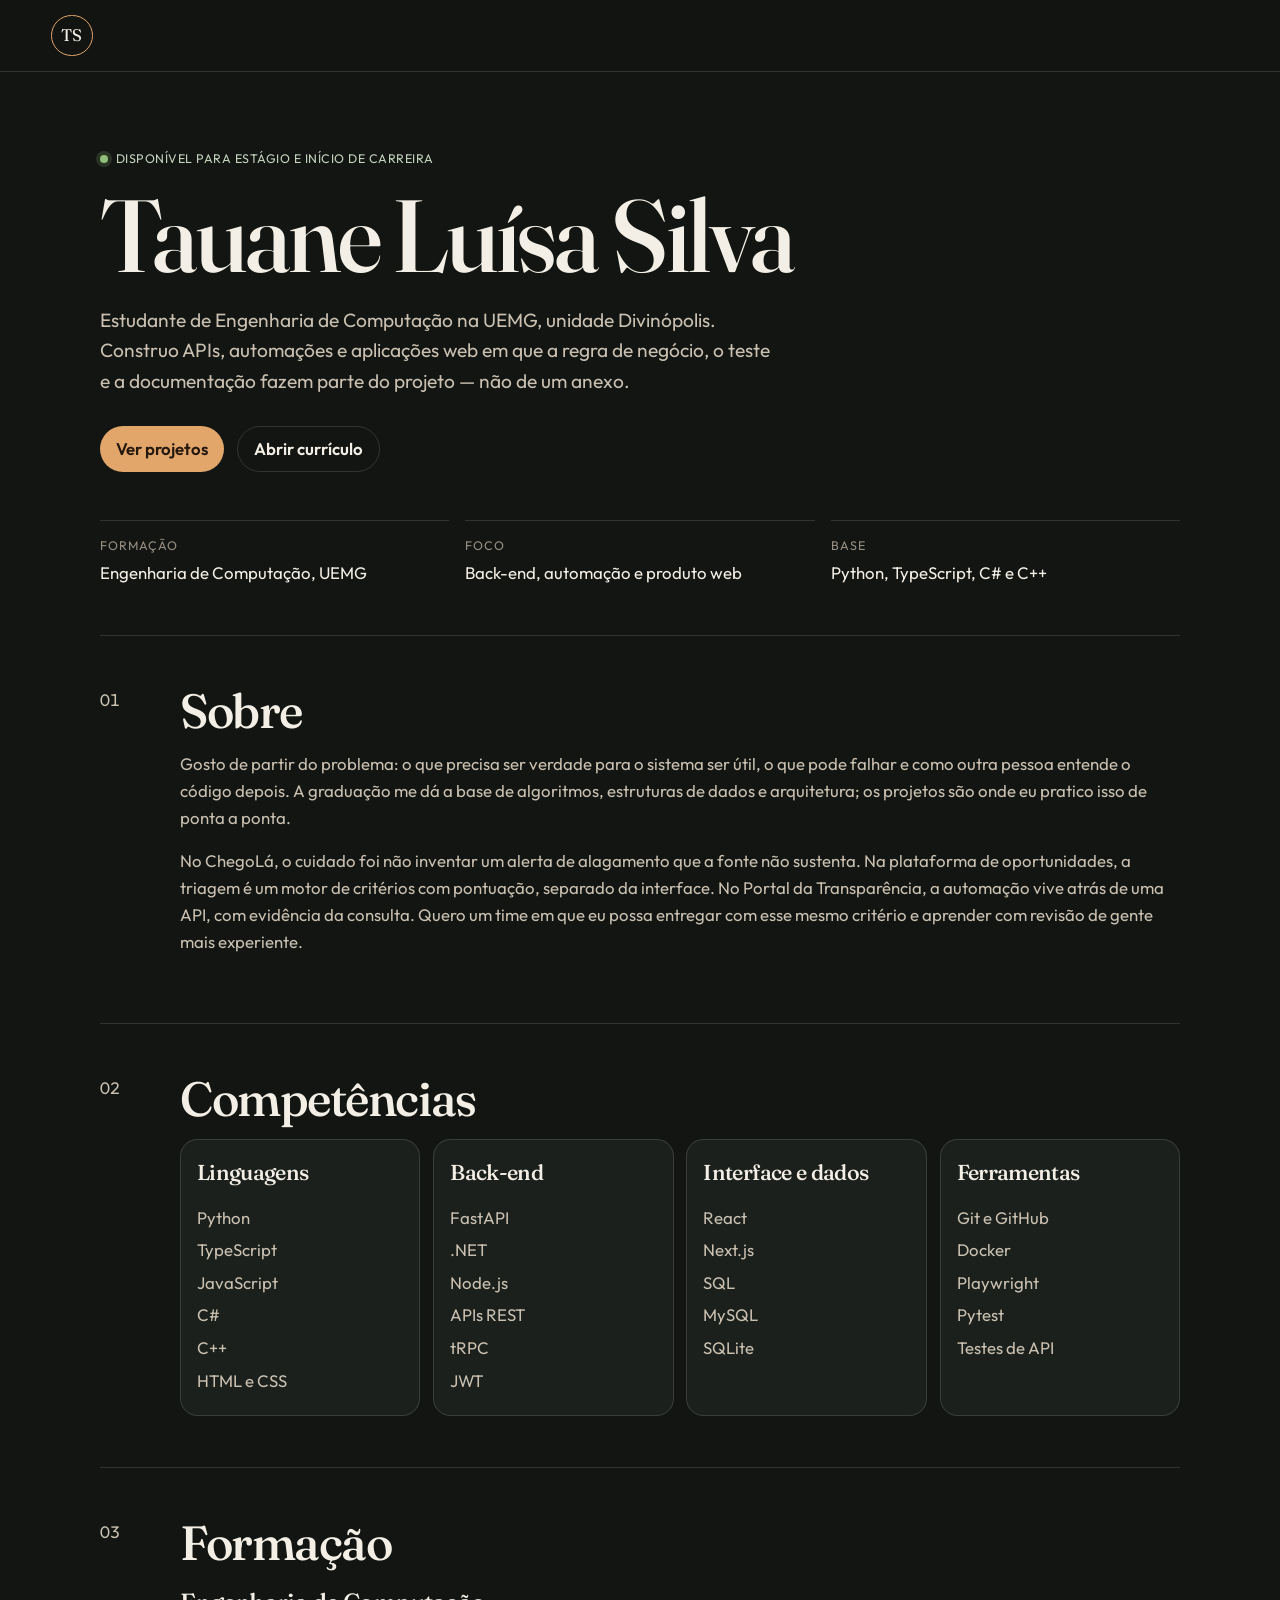
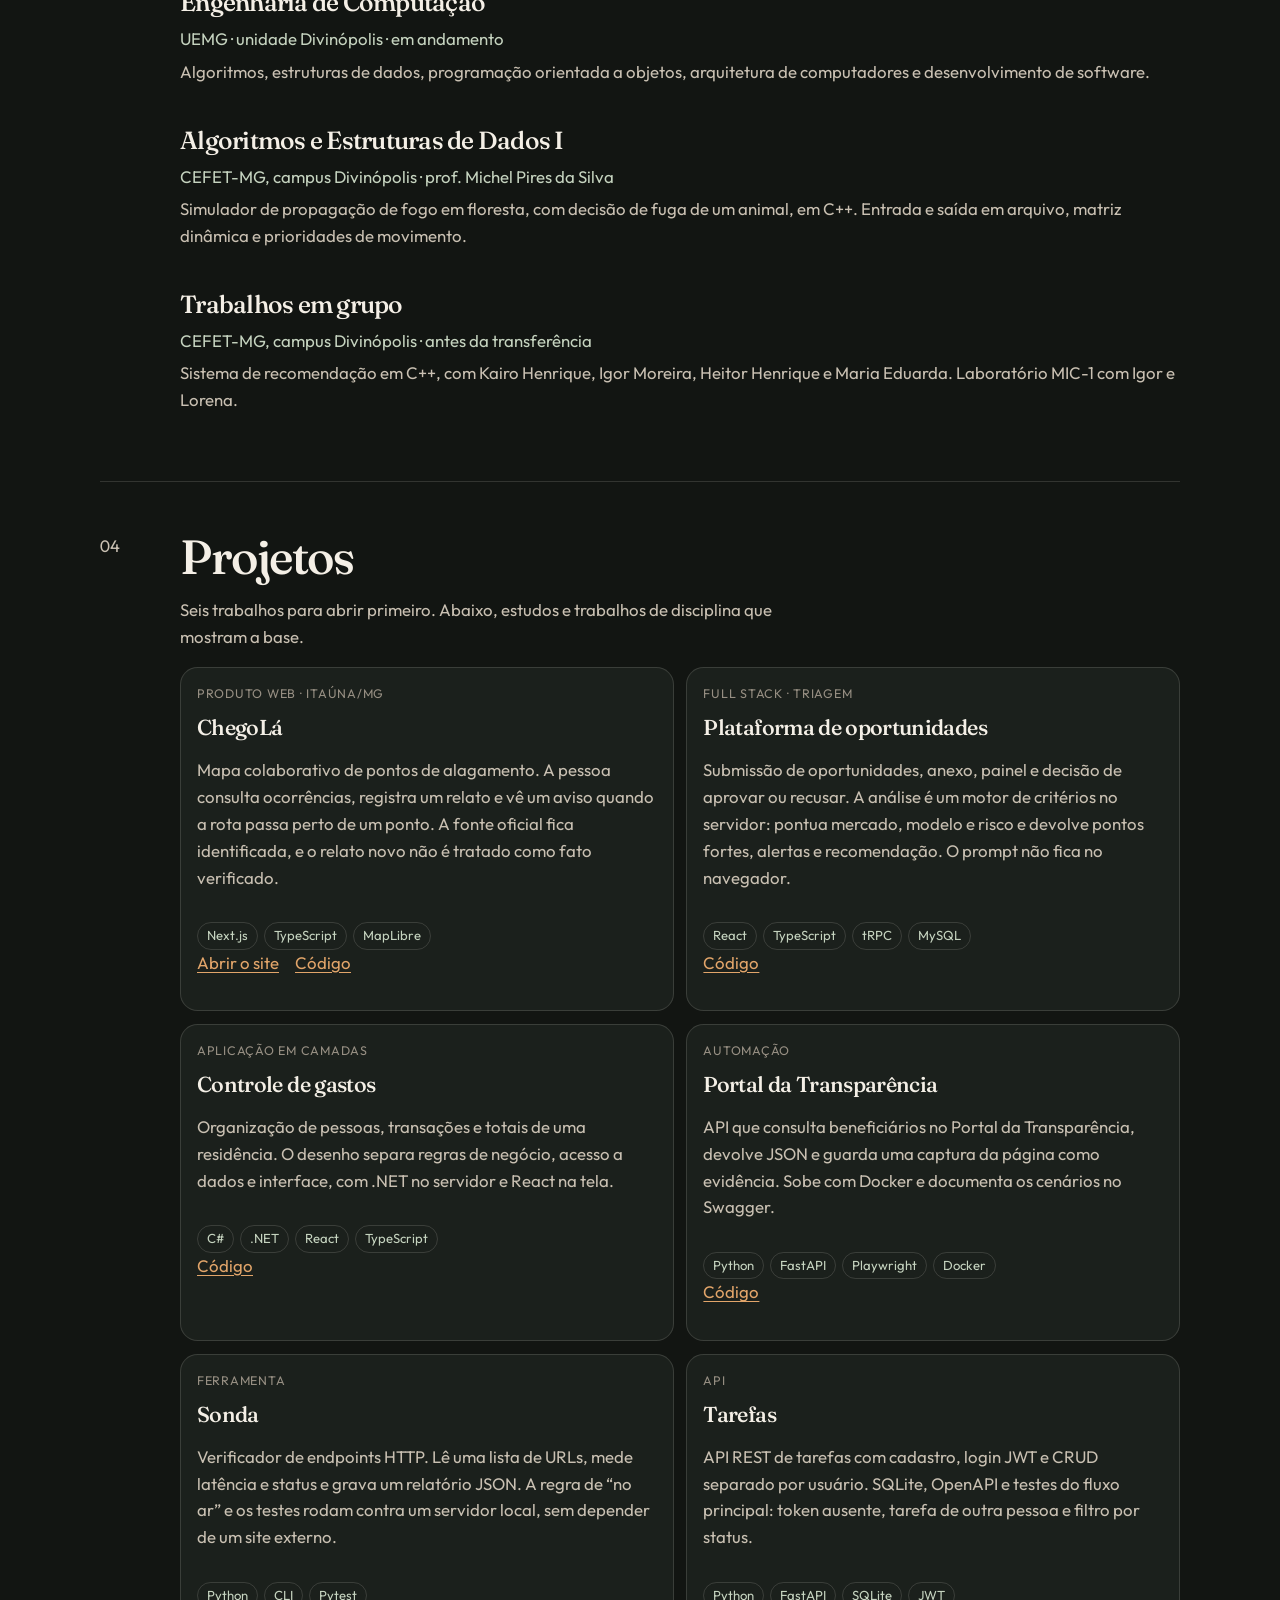
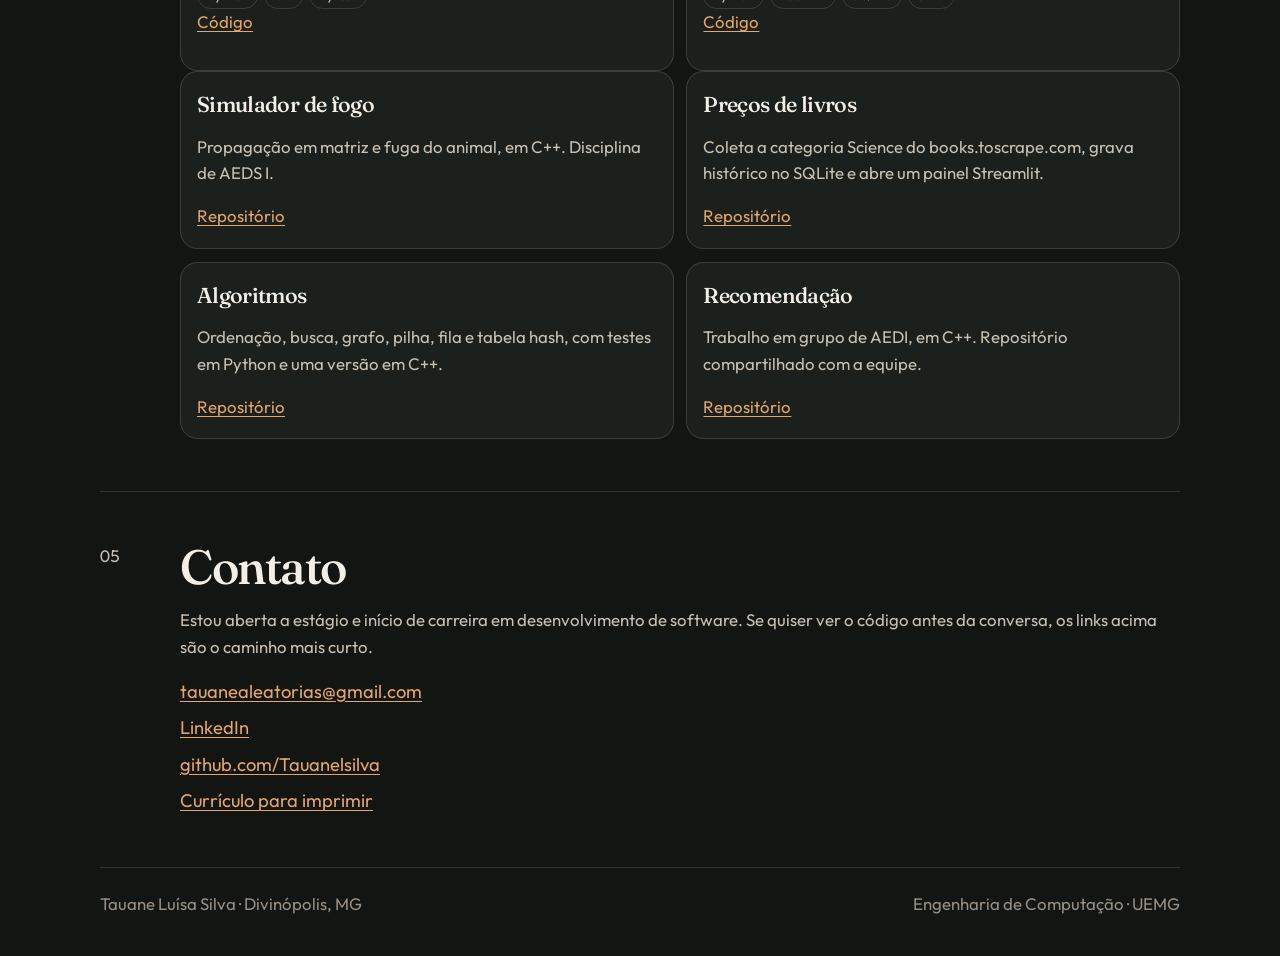
==== commit 79d5d158: "Atualiza a formação para UEMG, unidade Divinópolis. Co-authored-by: Cursor <cursoragent@cursor.com>" ====
--- a/index.html
+++ b/index.html
@@ -6,7 +6,7 @@
     <title>Tauane Luísa Silva · Engenharia de Computação</title>
     <meta
       name="description"
-      content="Portfólio de Tauane Luísa Silva, estudante de Engenharia de Computação no CEFET-MG. APIs, automação e aplicações web."
+      content="Portfólio de Tauane Luísa Silva, estudante de Engenharia de Computação na UEMG. APIs, automação e aplicações web."
     />
     <link rel="canonical" href="https://tauanelsilva.github.io/" />
     <meta property="og:title" content="Tauane Luísa Silva · Portfólio" />
@@ -34,7 +34,7 @@
         "jobTitle": "Estudante de Engenharia de Computação",
         "affiliation": {
           "@type": "CollegeOrUniversity",
-          "name": "CEFET-MG",
+          "name": "UEMG",
           "address": "Divinópolis, MG"
         },
         "sameAs": [
@@ -66,7 +66,7 @@
         <p class="pill">Disponível para estágio e início de carreira</p>
         <h1>Tauane Luísa Silva</h1>
         <p class="lede">
-          Estudante de Engenharia de Computação no CEFET-MG, campus Divinópolis.
+          Estudante de Engenharia de Computação na UEMG, unidade Divinópolis.
           Construo APIs, automações e aplicações web em que a regra de negócio,
           o teste e a documentação fazem parte do projeto — não de um anexo.
         </p>
@@ -77,7 +77,7 @@
         <dl class="facts">
           <div>
             <dt>Formação</dt>
-            <dd>Engenharia de Computação, CEFET-MG</dd>
+            <dd>Engenharia de Computação, UEMG</dd>
           </div>
           <div>
             <dt>Foco</dt>
@@ -170,7 +170,7 @@
           <ol class="timeline">
             <li>
               <h3>Engenharia de Computação</h3>
-              <p class="where">CEFET-MG · campus Divinópolis · em andamento</p>
+              <p class="where">UEMG · unidade Divinópolis · em andamento</p>
               <p>
                 Algoritmos, estruturas de dados, programação orientada a
                 objetos, arquitetura de computadores e desenvolvimento de software.
@@ -178,7 +178,7 @@
             </li>
             <li>
               <h3>Algoritmos e Estruturas de Dados I</h3>
-              <p class="where">Prof. Michel Pires da Silva</p>
+              <p class="where">CEFET-MG, campus Divinópolis · prof. Michel Pires da Silva</p>
               <p>
                 Simulador de propagação de fogo em floresta, com decisão de
                 fuga de um animal, em C++. Entrada e saída em arquivo, matriz
@@ -187,7 +187,7 @@
             </li>
             <li>
               <h3>Trabalhos em grupo</h3>
-              <p class="where">AEDI e Arquitetura de Computadores II</p>
+              <p class="where">CEFET-MG, campus Divinópolis · antes da transferência</p>
               <p>
                 Sistema de recomendação em C++, com Kairo Henrique, Igor Moreira,
                 Heitor Henrique e Maria Eduarda. Laboratório MIC-1 com Igor e Lorena.
@@ -384,7 +384,7 @@
 
     <footer class="site-footer">
       <p>Tauane Luísa Silva · Divinópolis, MG</p>
-      <p>Engenharia de Computação · CEFET-MG</p>
+      <p>Engenharia de Computação · UEMG</p>
     </footer>
   </body>
 </html>
